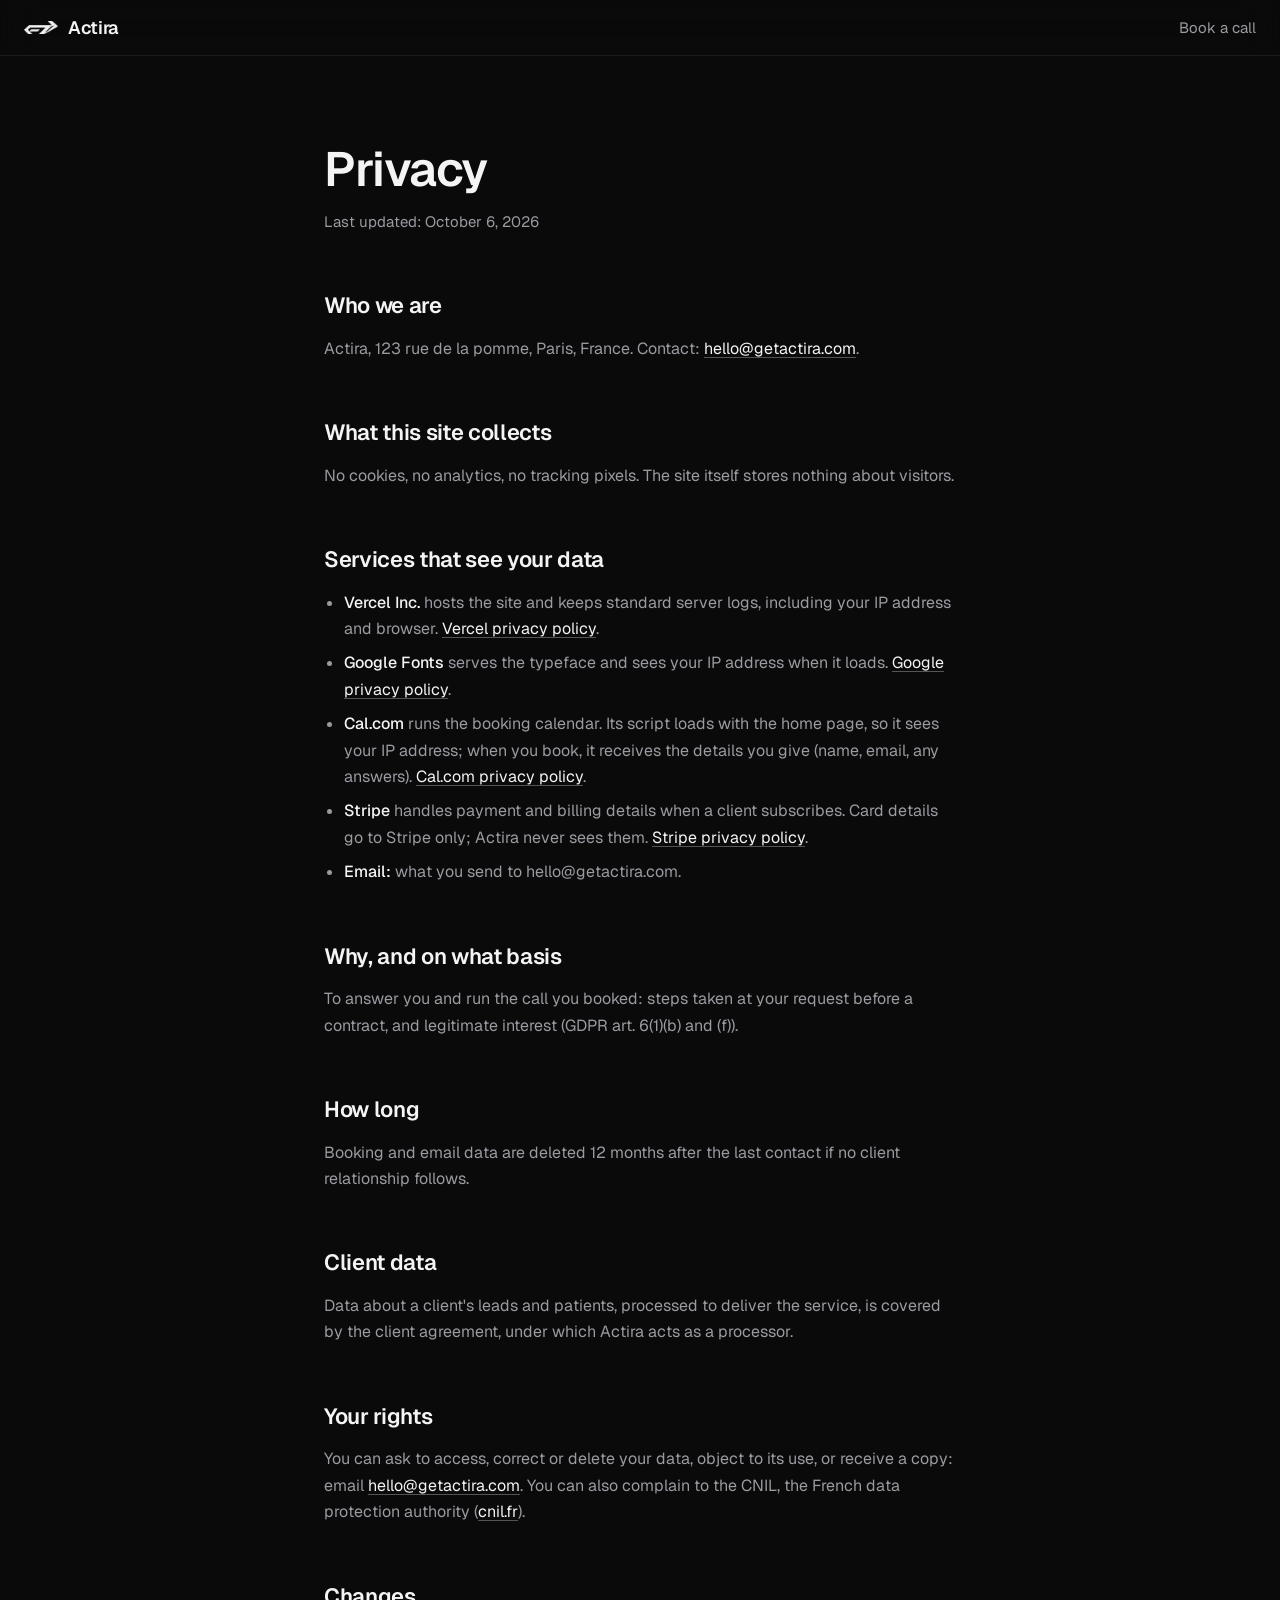
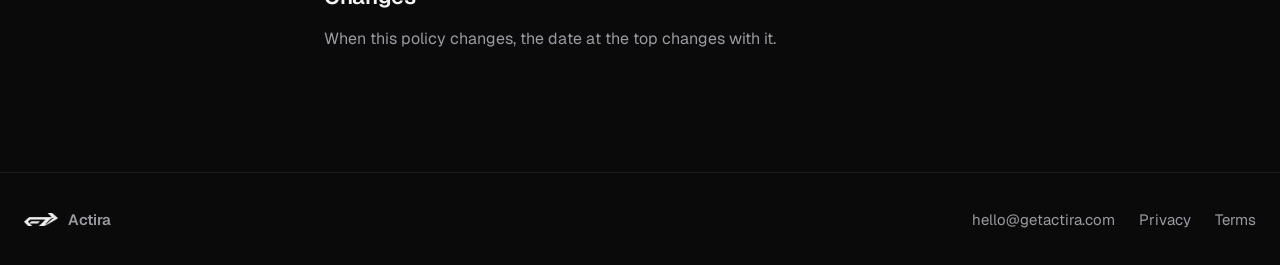
==== privacy.html @ 50718694 "Switch booking to a Cal.com pop-up and add privacy and terms pages All four CTAs open the getactira/" ====
<!doctype html>
<html lang="en">
<head>
  <meta charset="utf-8">
  <meta name="viewport" content="width=device-width, initial-scale=1">
  <title>Privacy — Actira</title>
  <meta name="description" content="How getactira.com handles visitor data: no cookies, no analytics, and the outside services that see your data.">
  <meta name="theme-color" content="#0a0a0b">
  <link rel="icon" href="/favicon.png" type="image/png">
  <link rel="canonical" href="https://getactira.com/privacy">
  <link rel="preconnect" href="https://fonts.googleapis.com">
  <link rel="preconnect" href="https://fonts.gstatic.com" crossorigin>
  <link rel="stylesheet" href="https://fonts.googleapis.com/css2?family=Geist:wght@400;500;600&display=swap">
  <link rel="stylesheet" href="/style.css?v=9">
</head>
<body>

<header class="nav">
  <a class="brand" href="/" aria-label="Actira home">
    <img class="brand-mark" src="/assets/mark-160.png" width="34" height="13" alt="">
    <span class="wordmark">Actira</span>
  </a>
  <a class="nav-link" href="https://cal.com/getactira/30min">Book a call</a>
</header>

<main class="legal">
  <h1>Privacy</h1>
  <p class="updated">Last updated: October 6, 2026</p>

  <h2>Who we are</h2>
  <p>Actira, 123 rue de la pomme, Paris, France. Contact: <a href="mailto:hello@getactira.com">hello@getactira.com</a>.</p>

  <h2>What this site collects</h2>
  <p>No cookies, no analytics, no tracking pixels. The site itself stores nothing about visitors.</p>

  <h2>Services that see your data</h2>
  <ul>
    <li><strong>Vercel Inc.</strong> hosts the site and keeps standard server logs, including your IP address and browser. <a href="https://vercel.com/legal/privacy-policy" rel="noopener">Vercel privacy policy</a>.</li>
    <li><strong>Google Fonts</strong> serves the typeface and sees your IP address when it loads. <a href="https://policies.google.com/privacy" rel="noopener">Google privacy policy</a>.</li>
    <li><strong>Cal.com</strong> runs the booking calendar. Its script loads with the home page, so it sees your IP address; when you book, it receives the details you give (name, email, any answers). <a href="https://cal.com/privacy" rel="noopener">Cal.com privacy policy</a>.</li>
    <li><strong>Stripe</strong> handles payment and billing details when a client subscribes. Card details go to Stripe only; Actira never sees them. <a href="https://stripe.com/privacy" rel="noopener">Stripe privacy policy</a>.</li>
    <li><strong>Email:</strong> what you send to hello@getactira.com.</li>
  </ul>

  <h2>Why, and on what basis</h2>
  <p>To answer you and run the call you booked: steps taken at your request before a contract, and legitimate interest (GDPR art. 6(1)(b) and (f)).</p>

  <h2>How long</h2>
  <p>Booking and email data are deleted 12 months after the last contact if no client relationship follows.</p>

  <h2>Client data</h2>
  <p>Data about a client's leads and patients, processed to deliver the service, is covered by the client agreement, under which Actira acts as a processor.</p>

  <h2>Your rights</h2>
  <p>You can ask to access, correct or delete your data, object to its use, or receive a copy: email <a href="mailto:hello@getactira.com">hello@getactira.com</a>. You can also complain to the CNIL, the French data protection authority (<a href="https://www.cnil.fr" rel="noopener">cnil.fr</a>).</p>

  <h2>Changes</h2>
  <p>When this policy changes, the date at the top changes with it.</p>
</main>

<footer class="footer">
  <span class="brand">
    <img class="brand-mark" src="/assets/mark-160.png" width="34" height="13" alt="">
    <span class="wordmark small">Actira</span>
  </span>
  <nav class="footer-links" aria-label="Legal">
    <a class="footer-link" href="mailto:hello@getactira.com">hello@getactira.com</a>
    <a class="footer-link" href="/privacy" aria-current="page">Privacy</a>
    <a class="footer-link" href="/terms">Terms</a>
  </nav>
</footer>
</body>
</html>
---- style.css ----
:root {
  --bg: #0a0a0b;
  --housing: #151518;
  --text: #f4f4f5;
  --dim: #9a9aa0;
  --hairline: rgba(255, 255, 255, 0.08);
  --hairline-live: rgba(255, 255, 255, 0.16);
  --silver: #c9c9ce;
  --silver-edge: inset 0 1px 0 rgba(255, 255, 255, 0.45), inset 0 -1px 0 rgba(0, 0, 0, 0.3);
  --beam: linear-gradient(90deg, transparent 0%, rgba(255, 255, 255, 0.32) 50%, transparent 100%);
  --font: "Geist", ui-sans-serif, system-ui, -apple-system, "Segoe UI", sans-serif;
  --gutter: 24px;
  --measure: 680px;
  --wide: 1120px;
  --section: 140px;
  --ease: cubic-bezier(0.16, 1, 0.3, 1);
  color-scheme: dark;
}

*,
*::before,
*::after { box-sizing: border-box; }

html {
  background: var(--bg);
  -webkit-text-size-adjust: 100%;
  scroll-behavior: smooth;
}

body {
  margin: 0;
  background: var(--bg);
  color: var(--text);
  font-family: var(--font);
  font-size: 18px;
  line-height: 1.55;
  -webkit-font-smoothing: antialiased;
  text-rendering: optimizeLegibility;
  overflow-x: clip;
}

::selection { background: var(--silver); color: #0a0a0b; }
:focus-visible { outline: 2px solid var(--silver); outline-offset: 3px; border-radius: 6px; }
a { color: inherit; text-decoration: none; }
h1, h2, p, ul, ol, figure { margin: 0; }
img { display: block; }

.col { width: 100%; max-width: var(--wide); margin-inline: auto; position: relative; }
.headline,
.lead,
.body,
.qualifier { max-width: var(--measure); }

/* ---------- Brand + nav ---------- */

.brand { display: inline-flex; align-items: center; gap: 10px; }
.brand-mark { width: 34px; height: auto; opacity: 0.95; }
.wordmark { font-weight: 600; font-size: 18px; letter-spacing: -0.02em; }
.wordmark.small { font-size: 15px; color: var(--dim); }

.nav {
  position: fixed;
  inset: 0 0 auto 0;
  height: 56px;
  display: flex;
  align-items: center;
  justify-content: space-between;
  padding: 0 var(--gutter);
  background: rgba(10, 10, 11, 0.7);
  backdrop-filter: blur(20px);
  -webkit-backdrop-filter: blur(20px);
  border-bottom: 1px solid var(--hairline);
  z-index: 10;
}

.nav-link,
.footer-link {
  font-size: 15px;
  color: var(--dim);
  min-height: 44px;
  display: inline-flex;
  align-items: center;
  transition: color 150ms var(--ease);
}
.nav-link:hover,
.footer-link:hover { color: var(--text); }

/* ---------- Type: 13 · 15 · 18 · 22 · 28 · 36 · 48 · 56 · 72 ---------- */

.display {
  font-size: clamp(44px, 5.2vw, 72px);
  font-weight: 600;
  line-height: 1.02;
  letter-spacing: -0.035em;
  text-wrap: balance;
}
.display .line { display: block; animation: settle 900ms var(--ease) both; }
.display .line:nth-child(2) { animation-delay: 90ms; color: var(--dim); }

.headline {
  font-size: clamp(32px, 4.2vw, 56px);
  font-weight: 600;
  line-height: 1.05;
  letter-spacing: -0.03em;
  text-wrap: balance;
  margin-bottom: 24px;
}

.lead {
  font-size: clamp(18px, 1.5vw, 20px);
  line-height: 1.5;
  letter-spacing: -0.01em;
  color: var(--dim);
  margin-top: 28px;
  max-width: 520px;
}

.body { color: var(--dim); max-width: 480px; }
.body + .body { margin-top: 16px; }
.body.strong { color: var(--text); font-weight: 500; }
.qualifier { font-size: 13px; line-height: 1.45; color: var(--dim); margin-top: 16px; }

/* ---------- Shared surfaces ---------- */

section { position: relative; padding: var(--section) var(--gutter); }

.band { overflow: hidden; isolation: isolate; background: var(--bg); }

.beam {
  position: absolute;
  top: 0;
  left: 0;
  right: 0;
  height: 1px;
  background: var(--beam);
  z-index: 1;
  pointer-events: none;
}

.field,
.hero-chrome {
  position: absolute;
  inset: 0;
  z-index: -1;
  background: var(--bg);
  pointer-events: none;
}
.field canvas,
.hero-chrome canvas {
  width: 100%;
  height: 100%;
  display: block;
  opacity: 0;
  transition: opacity 1200ms var(--ease);
}
.field.is-live canvas,
.hero-chrome.is-live canvas { opacity: 1; }

.glass {
  position: relative;
  background: rgba(14, 14, 16, 0.72);
  -webkit-backdrop-filter: blur(16px) saturate(120%);
  backdrop-filter: blur(16px) saturate(120%);
  border: 1px solid var(--hairline-live);
  border-radius: 20px;
}
.glass::before {
  content: "";
  position: absolute;
  top: -1px;
  left: 12%;
  right: 12%;
  height: 1px;
  background: var(--beam);
  pointer-events: none;
}

.card-head {
  display: flex;
  align-items: center;
  gap: 10px;
  padding-bottom: 16px;
  border-bottom: 1px solid var(--hairline);
  font-size: 13px;
  color: var(--dim);
}
.card-title { color: var(--text); font-weight: 500; }
.tag-short { display: none; }
.sr-only {
  position: absolute;
  width: 1px;
  height: 1px;
  padding: 0;
  margin: -1px;
  overflow: hidden;
  clip: rect(0, 0, 0, 0);
  white-space: nowrap;
  border: 0;
}
.tag {
  white-space: nowrap;
  margin-left: auto;
  font-size: 13px;
  color: var(--dim);
  padding: 2px 10px;
  border: 1px solid var(--hairline-live);
  border-radius: 999px;
}

.split {
  display: grid;
  grid-template-columns: minmax(0, 1fr) minmax(0, 1.05fr);
  gap: 80px;
  align-items: center;
}
.split-top { align-items: start; }
.sticky { position: sticky; top: 120px; }

/* ---------- Liquid chrome button ---------- */

.btn-chrome {
  position: relative;
  display: inline-flex;
  align-items: center;
  justify-content: center;
  min-height: 54px;
  padding: 0 30px;
  border-radius: 999px;
  overflow: hidden;
  isolation: isolate;
  border: 1px solid #1f1f23;
  box-shadow: var(--silver-edge);
  transition: transform 90ms ease-out;
  -webkit-tap-highlight-color: transparent;
}
.btn-chrome:active { transform: scale(0.97); }

.btn-chrome-fx {
  position: absolute;
  inset: 0;
  z-index: -1;
  background:
    repeating-linear-gradient(90deg, rgba(255, 255, 255, 0.04) 0 1px, transparent 1px 3px),
    var(--silver);
}
.btn-chrome-fx canvas {
  position: absolute;
  inset: 0;
  width: 100%;
  height: 100%;
  display: block;
}
.btn-chrome-fx::after {
  content: "";
  position: absolute;
  inset: 0;
  border-radius: inherit;
  box-shadow: var(--silver-edge);
  pointer-events: none;
}

.btn-chrome-label {
  position: relative;
  color: #0a0a0b;
  font-size: 15px;
  font-weight: 600;
  letter-spacing: -0.01em;
  white-space: nowrap;
}

/* ---------- Hero ---------- */

.hero {
  min-height: 100svh;
  display: flex;
  align-items: center;
  padding-top: calc(56px + 56px);
  padding-bottom: 88px;
  overflow: hidden;
  isolation: isolate;
}

.hero-chrome {
  z-index: -2;
  -webkit-mask-image: radial-gradient(75% 95% at 82% 42%, #000 0%, rgba(0, 0, 0, 0.55) 45%, transparent 78%);
  mask-image: radial-gradient(75% 95% at 82% 42%, #000 0%, rgba(0, 0, 0, 0.55) 45%, transparent 78%);
}
.hero-chrome canvas { transition-duration: 1600ms; }

.hero-mark {
  position: absolute;
  z-index: -1;
  right: -8vw;
  top: 50%;
  width: min(62vw, 980px);
  aspect-ratio: 800 / 315;
  transform: translateY(-50%);
  background: #1a1a1d;
  -webkit-mask: url("/assets/mark-800.png") center / contain no-repeat;
  mask: url("/assets/mark-800.png") center / contain no-repeat;
  opacity: 0.22;
  pointer-events: none;
}
.hero-mark canvas { width: 100%; height: 100%; display: block; }

.hero-inner {
  width: 100%;
  max-width: 1200px;
  margin-inline: auto;
  display: grid;
  grid-template-columns: minmax(0, 1.15fr) minmax(0, 0.85fr);
  gap: 64px;
  align-items: center;
}

.actions { margin-top: 40px; }

/* ---------- Live demo ---------- */

.demo { padding: 20px 22px 8px; }

.demo-pulse {
  width: 7px;
  height: 7px;
  border-radius: 50%;
  background: var(--silver);
  animation: pulse 2s ease-in-out infinite;
}

.demo-feed { list-style: none; padding: 0; position: relative; }
.demo-feed::before {
  content: "";
  position: absolute;
  left: 5px;
  top: 26px;
  bottom: 28px;
  width: 1px;
  background: var(--hairline-live);
}

.demo-row {
  position: relative;
  display: grid;
  grid-template-columns: 11px minmax(0, 1fr) auto;
  gap: 16px;
  align-items: start;
  padding: 16px 0;
}
.demo-row + .demo-row { border-top: 1px solid var(--hairline); }

.demo-node {
  width: 11px;
  height: 11px;
  margin-top: 5px;
  border-radius: 50%;
  background: var(--silver);
  box-shadow: var(--silver-edge);
  position: relative;
  z-index: 1;
}
.demo-body { display: grid; gap: 4px; min-width: 0; }
.demo-title { font-size: 15px; font-weight: 500; color: var(--text); letter-spacing: -0.01em; }
.demo-meta { font-size: 13px; color: var(--dim); }
.demo-time {
  font-size: 13px;
  color: var(--dim);
  font-variant-numeric: tabular-nums;
  white-space: nowrap;
  padding-top: 1px;
}
.demo-bubble {
  margin-top: 6px;
  font-size: 13px;
  line-height: 1.5;
  color: var(--text);
  background: #1b1b1f;
  border: 1px solid var(--hairline);
  border-radius: 14px 14px 14px 4px;
  padding: 10px 12px;
}

.demo.is-playing .demo-row {
  opacity: 0;
  transform: translateY(8px);
  transition: opacity 500ms var(--ease), transform 700ms var(--ease);
}
.demo.is-playing .demo-row .demo-node {
  background: #2a2a2e;
  box-shadow: none;
  transition: background 500ms var(--ease) 150ms;
}
.demo.is-playing .demo-row.on { opacity: 1; transform: none; }
.demo.is-playing .demo-row.on .demo-node { background: var(--silver); box-shadow: var(--silver-edge); }
.demo.is-resetting .demo-row.on { opacity: 0; transition-duration: 400ms; }

/* ---------- Problem: temperature ---------- */

.field-problem {
  -webkit-mask-image: radial-gradient(85% 120% at 8% 70%, #000 0%, rgba(0, 0, 0, 0.6) 40%, transparent 78%);
  mask-image: radial-gradient(85% 120% at 8% 70%, #000 0%, rgba(0, 0, 0, 0.6) 40%, transparent 78%);
}

.section-head {
  display: grid;
  grid-template-columns: minmax(0, 1fr) minmax(0, 0.8fr);
  gap: 80px;
  align-items: end;
  margin-bottom: 56px;
}
.section-head .headline { margin-bottom: 0; }
.section-head > :last-child { justify-self: end; }

.temp { padding: 22px 28px 24px; }

.temp-chart {
  --pad: 88px;
  position: relative;
  display: grid;
  grid-template-columns: repeat(3, minmax(0, 1fr));
  height: 400px;
  padding-top: var(--pad);
  border-bottom: 1px solid var(--hairline-live);
}

/* bar heights are the study's ratios at true scale: 1, 1/7, 1/60 */
.temp-col {
  position: relative;
  display: flex;
  flex-direction: column;
  justify-content: flex-end;
  align-items: center;
  height: 100%;
}
.temp-bar {
  position: relative;
  width: min(56%, 200px);
  height: max(var(--h), 4px);
  border-radius: 14px 14px 0 0;
  overflow: hidden;
  transform-origin: bottom;
  transition: transform 1100ms var(--ease);
}
.temp-value {
  position: absolute;
  left: 0;
  right: 0;
  bottom: calc(var(--h) + 16px);
  display: grid;
  justify-items: center;
  gap: 4px;
  text-align: center;
  transition: opacity 700ms var(--ease);
}
.temp-num {
  font-size: 36px;
  font-weight: 600;
  line-height: 1;
  letter-spacing: -0.03em;
  font-variant-numeric: tabular-nums;
}
.temp-unit { font-size: 13px; color: var(--dim); }

.temp-hot .temp-bar { background: #e4e4e7; }
.temp-warm .temp-bar { background: #5f5f65; }
.temp-warm .temp-num { color: #c2c2c7; }
.temp-cold .temp-bar { background: #2a2a2f; }
.temp-cold .temp-num { color: var(--dim); }

.temp-curve {
  position: absolute;
  left: 0;
  top: var(--pad);
  width: 100%;
  height: calc(100% - var(--pad));
  overflow: visible;
  pointer-events: none;
  z-index: 2;
  clip-path: inset(-4px 0 -4px 0);
  transition: clip-path 1500ms var(--ease) 1300ms;
}
.temp-curve path {
  fill: none;
  stroke: rgba(255, 255, 255, 0.5);
  stroke-width: 1.25;
  stroke-linecap: round;
}

.js .temp:not(.in) .temp-bar { transform: scaleY(0); }
.js .temp:not(.in) .temp-value { opacity: 0; }
.js .temp:not(.in) .temp-curve { clip-path: inset(-4px 100% -4px 0); }
.temp-hot .temp-bar { transition-delay: 200ms; }
.temp-warm .temp-bar { transition-delay: 650ms; }
.temp-cold .temp-bar { transition-delay: 1000ms; }
.temp-hot .temp-value { transition-delay: 700ms; }
.temp-warm .temp-value { transition-delay: 1150ms; }
.temp-cold .temp-value { transition-delay: 1500ms; }

.temp-axis {
  display: grid;
  grid-template-columns: repeat(3, minmax(0, 1fr));
  margin-top: 16px;
  text-align: center;
}
.temp-axis > div { display: grid; gap: 4px; }
.temp-stage { font-size: 15px; font-weight: 600; color: var(--text); letter-spacing: -0.01em; }
.temp-time { font-size: 13px; color: var(--dim); }

.temp-source {
  margin-top: 24px;
  padding-top: 16px;
  border-top: 1px solid var(--hairline);
  font-size: 13px;
  line-height: 1.5;
  color: var(--dim);
}
.temp-source a {
  color: var(--text);
  text-decoration: underline;
  text-decoration-color: rgba(255, 255, 255, 0.3);
  text-underline-offset: 3px;
  transition: text-decoration-color 150ms var(--ease);
}
.temp-source a:hover { text-decoration-color: var(--text); }

/* ---------- Flow ---------- */

.field-flow {
  -webkit-mask-image: radial-gradient(70% 70% at 50% 78%, #000 0%, rgba(0, 0, 0, 0.45) 50%, transparent 85%);
  mask-image: radial-gradient(70% 70% at 50% 78%, #000 0%, rgba(0, 0, 0, 0.45) 50%, transparent 85%);
}

.instrument { padding: 44px 40px 40px; }

.rail {
  list-style: none;
  padding: 0;
  display: grid;
  grid-template-columns: repeat(6, 1fr);
  position: relative;
  overflow: hidden;
}
.rail::before {
  content: "";
  position: absolute;
  left: 0;
  right: 0;
  top: 6px;
  height: 1px;
  background: var(--hairline-live);
  transform-origin: left;
  transition: transform 1400ms var(--ease);
}
.rail::after {
  content: "";
  position: absolute;
  top: 6px;
  left: 0;
  width: 18%;
  height: 1px;
  background: var(--beam);
  animation: travel 4s linear infinite;
}
.js .instrument:not(.in) .rail::before { transform: scaleX(0); }

.rail li { position: relative; padding-top: 32px; padding-right: 16px; }
.node {
  position: absolute;
  top: 0;
  left: 0;
  width: 13px;
  height: 13px;
  border-radius: 50%;
  background: var(--silver);
  box-shadow: var(--silver-edge);
  z-index: 1;
  transition: background 500ms var(--ease), box-shadow 500ms var(--ease);
  transition-delay: calc(var(--i, 0) * 180ms + 200ms);
}
.js .instrument:not(.in) .node { background: #2a2a2e; box-shadow: none; }

.step {
  display: block;
  font-size: 18px;
  font-weight: 500;
  letter-spacing: -0.015em;
  line-height: 1.3;
  color: var(--text);
}
.sub { display: block; font-size: 13px; color: var(--dim); margin-top: 6px; }
.rail li:last-child .step { font-weight: 600; }

/* ---------- Included ---------- */

.field-included {
  -webkit-mask-image: radial-gradient(80% 110% at 22% 100%, #000 0%, rgba(0, 0, 0, 0.6) 40%, transparent 78%);
  mask-image: radial-gradient(80% 110% at 22% 100%, #000 0%, rgba(0, 0, 0, 0.6) 40%, transparent 78%);
}

.features {
  list-style: none;
  padding: 8px 28px;
}
.features li {
  display: grid;
  grid-template-columns: 44px minmax(0, 1fr);
  gap: 18px;
  align-items: center;
  padding: 20px 0;
}
.features li + li { border-top: 1px solid var(--hairline); }
.feature-icon {
  width: 44px;
  height: 44px;
  display: grid;
  place-items: center;
  border-radius: 12px;
  background: #1a1a1e;
  border: 1px solid var(--hairline-live);
  box-shadow: inset 0 1px 0 rgba(255, 255, 255, 0.06);
}
.ico {
  width: 20px;
  height: 20px;
  fill: none;
  stroke: var(--text);
  stroke-width: 1.5;
  stroke-linecap: round;
  stroke-linejoin: round;
}
.features li > div { display: grid; gap: 3px; }
.feature-title { font-size: 18px; font-weight: 500; color: var(--text); letter-spacing: -0.015em; }
.feature-meta { font-size: 15px; color: var(--dim); line-height: 1.45; }

/* ---------- Pricing ---------- */

.field-pricing {
  -webkit-mask-image: radial-gradient(70% 100% at 88% 30%, #000 0%, rgba(0, 0, 0, 0.5) 45%, transparent 80%);
  mask-image: radial-gradient(70% 100% at 88% 30%, #000 0%, rgba(0, 0, 0, 0.5) 45%, transparent 80%);
}

.plan { padding: 22px 28px 28px; }

.plan-body {
  display: grid;
  grid-template-columns: minmax(0, 1fr) auto;
  gap: 40px 64px;
  align-items: end;
  padding-top: 32px;
}

/* flat like the temperature chart: type and tone only, no material */
.plan-price {
  display: flex;
  flex-wrap: wrap;
  align-items: baseline;
  gap: 4px 16px;
  margin-bottom: 20px;
}
.plan-was {
  font-size: 28px;
  font-weight: 500;
  letter-spacing: -0.02em;
  color: var(--dim);
  text-decoration-thickness: 2px;
  font-variant-numeric: tabular-nums;
}
.plan-now {
  font-size: clamp(56px, 6vw, 80px);
  font-weight: 600;
  line-height: 1;
  letter-spacing: -0.04em;
  font-variant-numeric: tabular-nums;
}
.plan-new { display: inline-flex; align-items: baseline; gap: 6px; white-space: nowrap; }
.plan-per { font-size: 18px; color: var(--dim); }
.plan-line { font-size: 15px; line-height: 1.5; color: var(--dim); }
.plan-line:first-of-type { color: var(--text); font-weight: 500; }
.plan-line + .plan-line { margin-top: 4px; }

.plan-actions { display: flex; flex-direction: column; gap: 12px; }

.btn-line {
  display: inline-flex;
  align-items: center;
  justify-content: center;
  min-height: 54px;
  padding: 0 30px;
  border-radius: 999px;
  border: 1px solid rgba(255, 255, 255, 0.4);
  color: var(--text);
  font-size: 15px;
  font-weight: 600;
  letter-spacing: -0.01em;
  white-space: nowrap;
  transition: border-color 150ms var(--ease), background-color 150ms var(--ease);
}
.btn-line:hover { border-color: var(--text); background: rgba(255, 255, 255, 0.05); }

/* ---------- Close ---------- */

.field-close {
  -webkit-mask-image: radial-gradient(60% 75% at 72% 60%, #000 0%, rgba(0, 0, 0, 0.45) 50%, transparent 85%);
  mask-image: radial-gradient(60% 75% at 72% 60%, #000 0%, rgba(0, 0, 0, 0.45) 50%, transparent 85%);
}
.close-mark {
  position: absolute;
  left: 50%;
  top: 50%;
  z-index: 0;
  width: clamp(520px, 70vw, 1100px);
  height: auto;
  transform: translate(-50%, -50%);
  opacity: 0.035;
  pointer-events: none;
}
.close-inner { z-index: 1; }
.close .body { max-width: 560px; }
.close .btn-chrome { margin-top: 44px; }

/* ---------- Footer ---------- */

.footer {
  display: flex;
  align-items: center;
  justify-content: space-between;
  padding: 24px var(--gutter);
  border-top: 1px solid var(--hairline);
}
.footer-links { display: flex; flex-wrap: wrap; column-gap: 24px; }

/* ---------- Legal pages ---------- */

.legal {
  max-width: var(--measure);
  margin-inline: auto;
  padding: calc(56px + 88px) var(--gutter) 120px;
}
.legal h1 {
  font-size: clamp(36px, 4.2vw, 48px);
  font-weight: 600;
  line-height: 1.05;
  letter-spacing: -0.03em;
}
.legal .updated { font-size: 15px; color: var(--dim); margin-top: 16px; }
.legal h2 {
  font-size: 22px;
  font-weight: 600;
  letter-spacing: -0.015em;
  line-height: 1.3;
  margin: 56px 0 16px;
}
.legal p,
.legal li { font-size: 16px; line-height: 1.65; color: var(--dim); }
.legal p + p { margin-top: 12px; }
.legal ul { padding-left: 20px; margin: 12px 0 0; }
.legal li + li { margin-top: 8px; }
.legal strong { color: var(--text); font-weight: 500; }
.legal a {
  color: var(--text);
  text-decoration: underline;
  text-decoration-color: rgba(255, 255, 255, 0.3);
  text-underline-offset: 3px;
  transition: text-decoration-color 150ms var(--ease);
}
.legal a:hover { text-decoration-color: var(--text); }

/* ---------- Reveals ---------- */

.js [data-reveal] {
  transition: opacity 800ms var(--ease), transform 900ms var(--ease);
  transition-delay: calc(var(--i, 0) * 70ms);
}
.js [data-reveal]:not(.in) { opacity: 0; transform: translateY(16px); }

/* ---------- Motion ---------- */

@keyframes settle { from { transform: translateY(14px); } to { transform: translateY(0); } }
@keyframes travel { from { left: -18%; } to { left: 100%; } }
@keyframes pulse { 0%, 100% { opacity: 1; } 50% { opacity: 0.35; } }

@media (prefers-reduced-motion: reduce) {
  .display .line, .demo-pulse, .rail::after { animation: none; }
  .rail::after { display: none; }
  .temp-bar, .temp-value, .temp-curve { transition: none; }
  html { scroll-behavior: auto; }
}

/* ---------- Responsive ---------- */

@media (max-width: 1024px) {
  .hero-inner { grid-template-columns: 1fr; gap: 56px; max-width: 680px; }
  .hero { min-height: auto; padding-top: calc(56px + 88px); }
  .hero-chrome {
    -webkit-mask-image: radial-gradient(120% 60% at 70% 80%, #000 0%, rgba(0, 0, 0, 0.5) 45%, transparent 80%);
    mask-image: radial-gradient(120% 60% at 70% 80%, #000 0%, rgba(0, 0, 0, 0.5) 45%, transparent 80%);
  }
  .hero-mark { top: 18%; right: -30vw; width: 110vw; transform: none; opacity: 0.16; }

  .split { grid-template-columns: 1fr; gap: 48px; }
  .split > * { max-width: 680px; }
  .sticky { position: static; }
  .section-head { grid-template-columns: 1fr; gap: 20px; }
  .section-head > :last-child { justify-self: start; }
  .field-problem { -webkit-mask-image: radial-gradient(110% 55% at 20% 85%, #000 0%, rgba(0, 0, 0, 0.5) 45%, transparent 80%); mask-image: radial-gradient(110% 55% at 20% 85%, #000 0%, rgba(0, 0, 0, 0.5) 45%, transparent 80%); }
  .plan-body { grid-template-columns: 1fr; align-items: start; }
  .plan-actions { flex-direction: row; flex-wrap: wrap; }
  .field-included { -webkit-mask-image: radial-gradient(110% 55% at 30% 95%, #000 0%, rgba(0, 0, 0, 0.5) 45%, transparent 80%); mask-image: radial-gradient(110% 55% at 30% 95%, #000 0%, rgba(0, 0, 0, 0.5) 45%, transparent 80%); }
}

@media (max-width: 900px) {
  .rail { grid-template-columns: repeat(3, 1fr); row-gap: 40px; }
  .rail::before, .rail::after { display: none; }
  .rail li::before {
    content: "";
    position: absolute;
    left: 0;
    right: 16px;
    top: 6px;
    height: 1px;
    background: var(--hairline-live);
  }
}

@media (max-width: 640px) {
  :root { --section: 88px; }
  .hero { padding-top: calc(56px + 48px); padding-bottom: 64px; }
  .display { font-size: clamp(40px, 11.5vw, 56px); }
  .headline { font-size: 32px; }
  .lead { font-size: 18px; margin-top: 24px; }
  .actions { margin-top: 32px; }
  .btn-chrome { width: 100%; }

  /* blur over a moving shader is the most expensive thing on a phone */
  .glass { -webkit-backdrop-filter: none; backdrop-filter: none; background: rgba(14, 14, 16, 0.9); }

  .demo { padding: 16px 16px 4px; }
  .demo-row { gap: 12px; }
  .tag-long { display: none; }
  .tag-short { display: inline; }
  .temp { padding: 18px 16px 18px; }
  .temp-chart { --pad: 72px; height: 320px; }
  .temp-bar { width: 62%; }
  .temp-num { font-size: 28px; }
  .temp-stage { font-size: 15px; }
  .temp-time { font-size: 13px; padding-inline: 4px; }
  .instrument { padding: 24px 20px; }
  .rail { grid-template-columns: 1fr; row-gap: 0; }
  .rail li { padding: 16px 0 16px 30px; border-bottom: 1px solid var(--hairline); }
  .rail li:last-child { border-bottom: 0; }
  .rail li::before { display: none; }
  .node { top: 22px; }
  .features { padding: 4px 18px; }
  .features li { grid-template-columns: 40px minmax(0, 1fr); gap: 14px; align-items: start; }
  .feature-icon { width: 40px; height: 40px; }
  .plan { padding: 18px 18px 20px; }
  .plan-body { gap: 28px; padding-top: 24px; }
  .plan-was { font-size: 22px; }
  .plan-per { font-size: 15px; }
  .plan-actions { flex-direction: column; }
  .btn-line { width: 100%; }
  .close-mark { width: 140vw; }
  .footer { flex-direction: column; align-items: flex-start; gap: 12px; }
  .legal { padding-top: calc(56px + 56px); padding-bottom: 88px; }
}
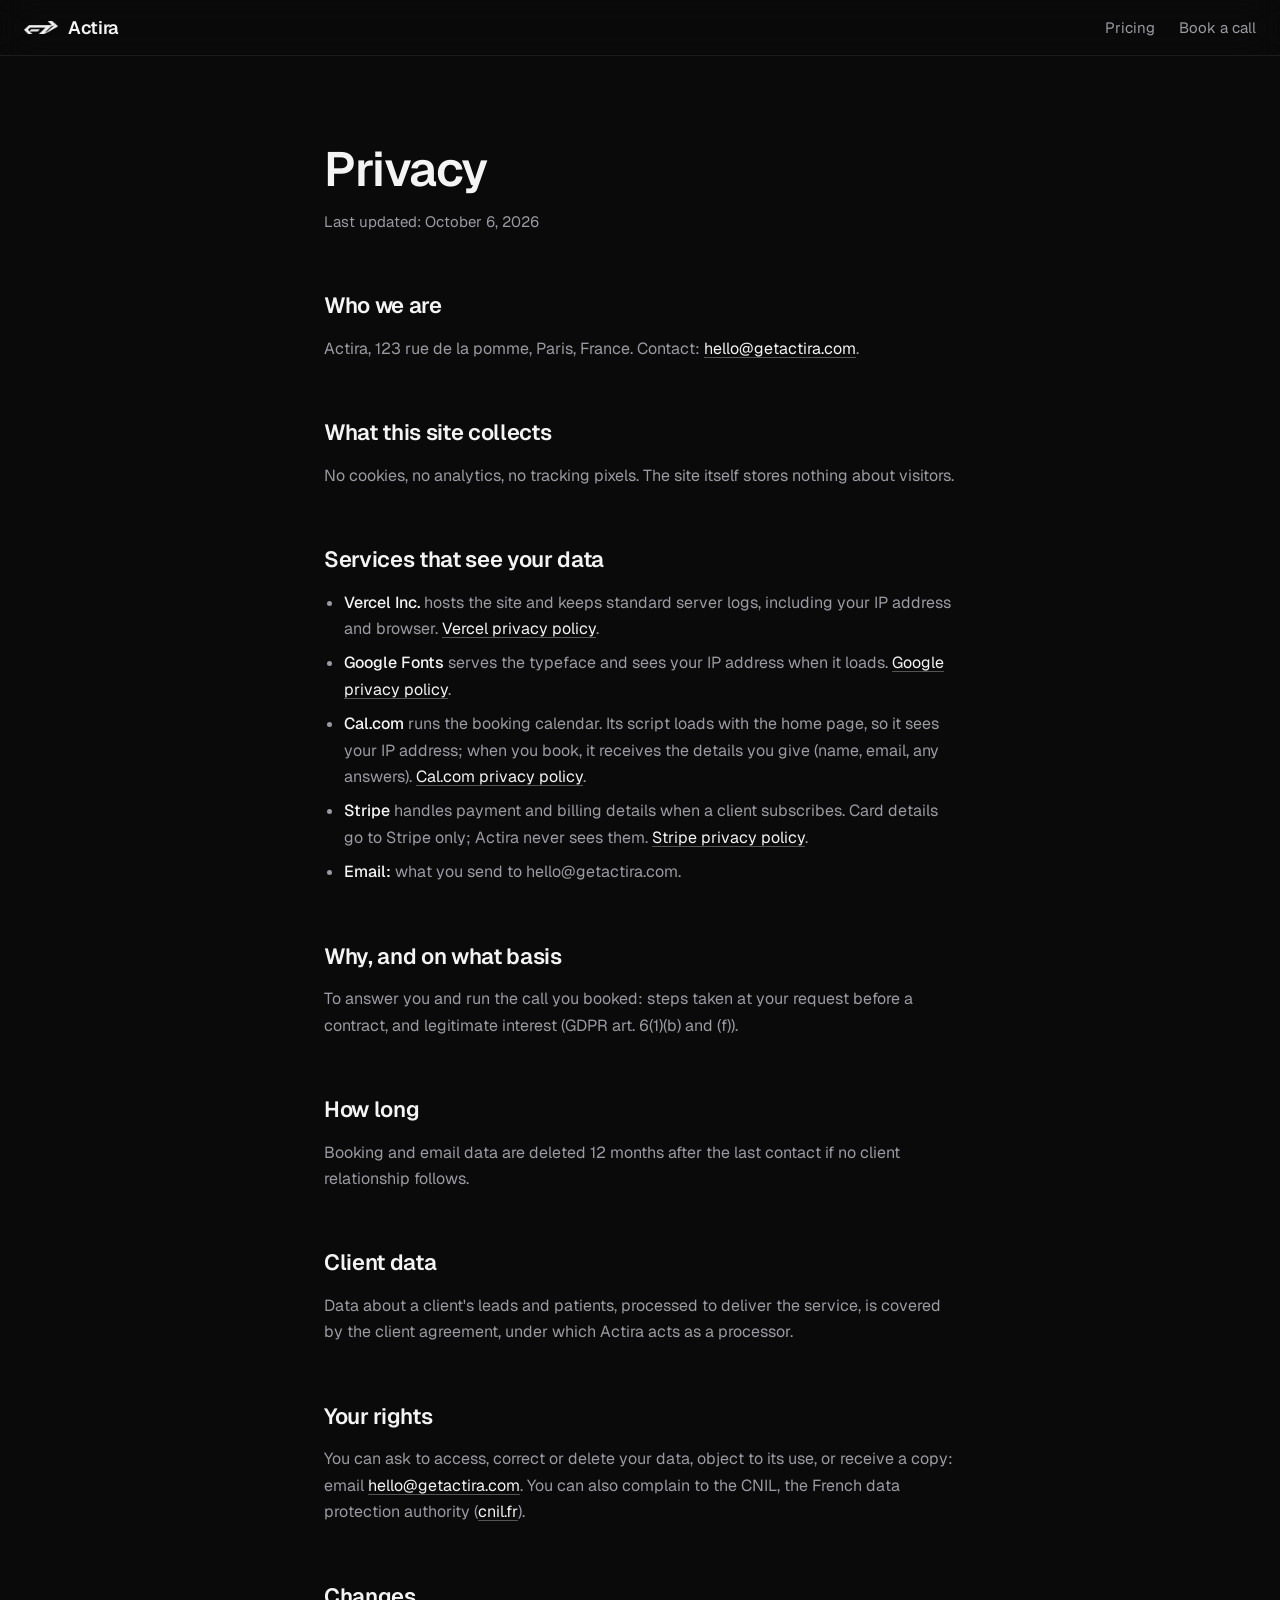
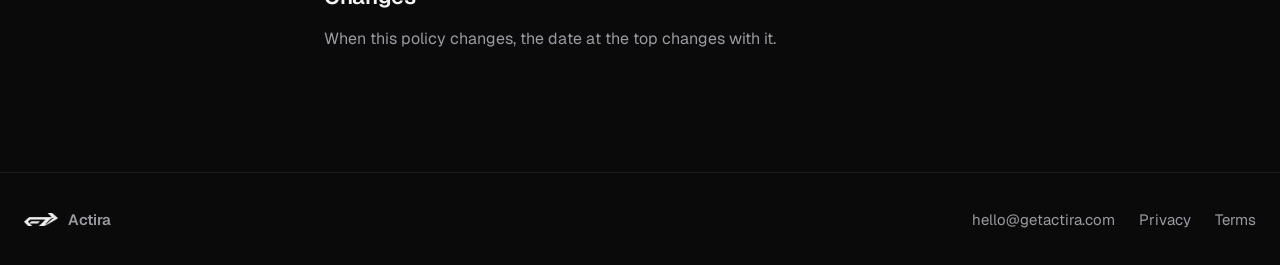
==== commit ad308ec5: "Surface the price earlier and calm the motion From the UI/UX audit: - A Pricing link in the nav on a" ====
--- a/privacy.html
+++ b/privacy.html
@@ -11,7 +11,7 @@
   <link rel="preconnect" href="https://fonts.googleapis.com">
   <link rel="preconnect" href="https://fonts.gstatic.com" crossorigin>
   <link rel="stylesheet" href="https://fonts.googleapis.com/css2?family=Geist:wght@400;500;600&display=swap">
-  <link rel="stylesheet" href="/style.css?v=9">
+  <link rel="stylesheet" href="/style.css?v=10">
 </head>
 <body>
 
@@ -20,7 +20,10 @@
     <img class="brand-mark" src="/assets/mark-160.png" width="34" height="13" alt="">
     <span class="wordmark">Actira</span>
   </a>
-  <a class="nav-link" href="https://cal.com/getactira/30min">Book a call</a>
+  <nav class="nav-links" aria-label="Main">
+    <a class="nav-link" href="/#pricing">Pricing</a>
+    <a class="nav-link" href="https://cal.com/getactira/30min">Book a call</a>
+  </nav>
 </header>
 
 <main class="legal">
--- a/style.css
+++ b/style.css
@@ -73,6 +73,8 @@
   z-index: 10;
 }
 
+.nav-links { display: flex; align-items: center; gap: 24px; }
+
 .nav-link,
 .footer-link {
   font-size: 15px;
@@ -319,6 +321,28 @@
 
 .demo { padding: 20px 22px 8px; }
 
+.demo:focus { outline: none; }
+.demo:focus-visible { outline: 2px solid var(--silver); outline-offset: 3px; border-radius: 20px; }
+
+.demo-replay {
+  display: inline-flex;
+  align-items: center;
+  min-height: 44px;
+  margin: -12px -6px -12px 0;
+  padding: 0 6px;
+  border: 0;
+  background: none;
+  font: inherit;
+  font-size: 13px;
+  color: var(--text);
+  text-decoration: underline;
+  text-decoration-color: rgba(255, 255, 255, 0.3);
+  text-underline-offset: 3px;
+  cursor: pointer;
+}
+.demo-replay:hover { text-decoration-color: var(--text); }
+.demo-replay[hidden] { display: none; }
+
 .demo-pulse {
   width: 7px;
   height: 7px;
@@ -391,7 +415,7 @@
 }
 .demo.is-playing .demo-row.on { opacity: 1; transform: none; }
 .demo.is-playing .demo-row.on .demo-node { background: var(--silver); box-shadow: var(--silver-edge); }
-.demo.is-resetting .demo-row.on { opacity: 0; transition-duration: 400ms; }
+.demo.is-done .demo-pulse { animation: none; }
 
 /* ---------- Problem: temperature ---------- */
 
@@ -678,6 +702,23 @@
 .plan-line + .plan-line { margin-top: 4px; }
 
 .plan-actions { display: flex; flex-direction: column; gap: 12px; }
+
+.plan-foot {
+  display: grid;
+  gap: 6px;
+  margin-top: 28px;
+  padding-top: 18px;
+  border-top: 1px solid var(--hairline);
+}
+.plan-next { font-size: 15px; line-height: 1.5; color: var(--text); }
+.plan-fine { font-size: 15px; line-height: 1.5; color: var(--dim); }
+.plan-fine a {
+  color: var(--text);
+  text-decoration: underline;
+  text-decoration-color: rgba(255, 255, 255, 0.3);
+  text-underline-offset: 3px;
+}
+.plan-fine a:hover { text-decoration-color: var(--text); }
 
 .btn-line {
   display: inline-flex;
@@ -766,11 +807,12 @@
 
 /* ---------- Reveals ---------- */
 
+/* short on purpose: a fast thumb-scroll on a phone should never pass through empty sections */
 .js [data-reveal] {
-  transition: opacity 800ms var(--ease), transform 900ms var(--ease);
-  transition-delay: calc(var(--i, 0) * 70ms);
-}
-.js [data-reveal]:not(.in) { opacity: 0; transform: translateY(16px); }
+  transition: opacity 300ms var(--ease), transform 400ms var(--ease);
+  transition-delay: calc(var(--i, 0) * 50ms);
+}
+.js [data-reveal]:not(.in) { opacity: 0; transform: translateY(8px); }
 
 /* ---------- Motion ---------- */
 
@@ -853,6 +895,8 @@
   .features li { grid-template-columns: 40px minmax(0, 1fr); gap: 14px; align-items: start; }
   .feature-icon { width: 40px; height: 40px; }
   .plan { padding: 18px 18px 20px; }
+  .plan-foot { margin-top: 24px; }
+  .nav-links { gap: 18px; }
   .plan-body { gap: 28px; padding-top: 24px; }
   .plan-was { font-size: 22px; }
   .plan-per { font-size: 15px; }
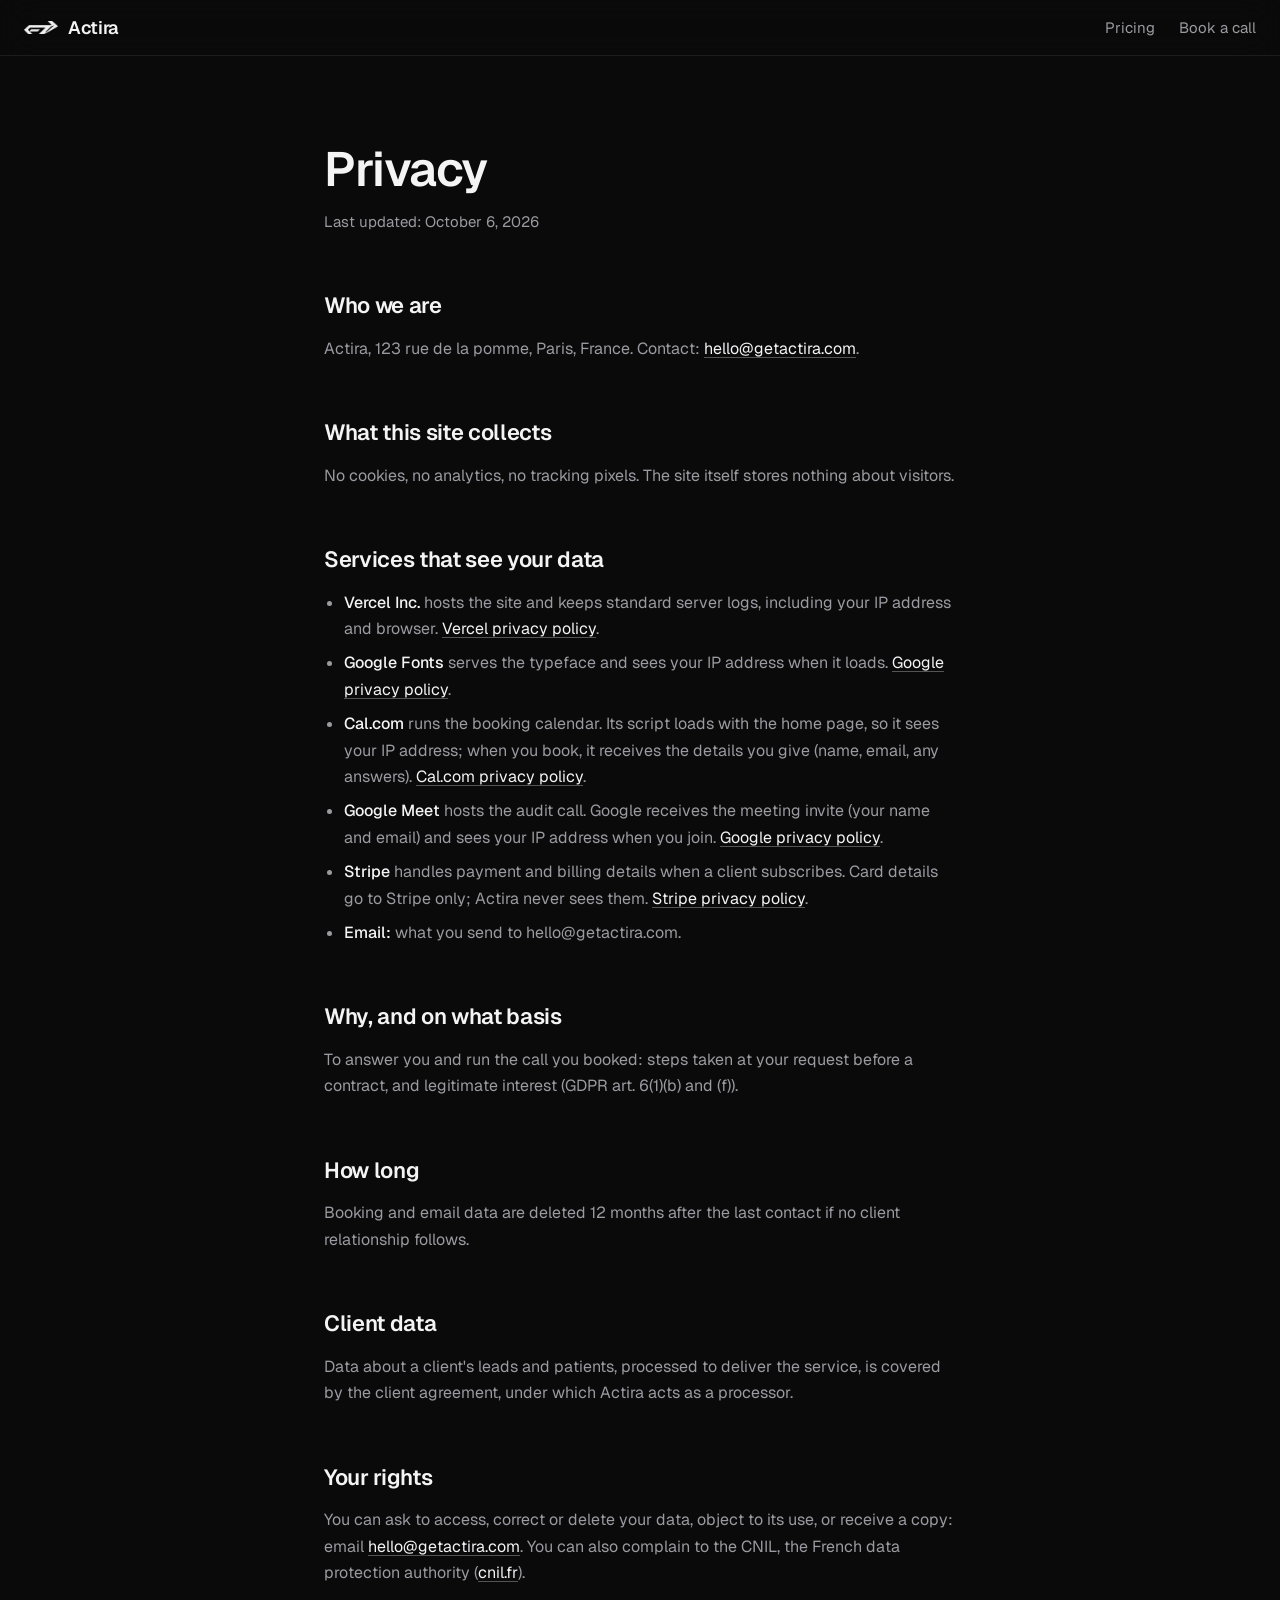
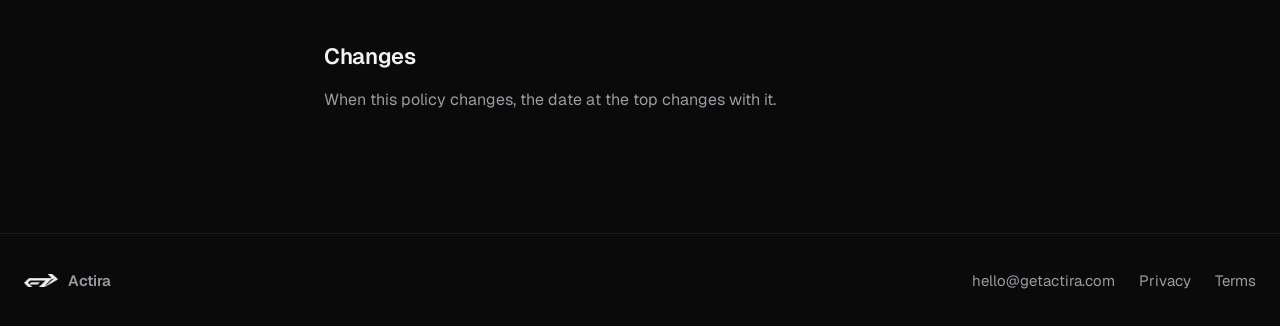
==== commit 50dca822: "Point booking at the 15-minute Cal.com event The event moved from getactira/30min (now a 404) to get" ====
--- a/privacy.html
+++ b/privacy.html
@@ -22,7 +22,7 @@
   </a>
   <nav class="nav-links" aria-label="Main">
     <a class="nav-link" href="/#pricing">Pricing</a>
-    <a class="nav-link" href="https://cal.com/getactira/30min">Book a call</a>
+    <a class="nav-link" href="https://cal.com/getactira/15">Book a call</a>
   </nav>
 </header>
 
@@ -41,6 +41,7 @@
     <li><strong>Vercel Inc.</strong> hosts the site and keeps standard server logs, including your IP address and browser. <a href="https://vercel.com/legal/privacy-policy" rel="noopener">Vercel privacy policy</a>.</li>
     <li><strong>Google Fonts</strong> serves the typeface and sees your IP address when it loads. <a href="https://policies.google.com/privacy" rel="noopener">Google privacy policy</a>.</li>
     <li><strong>Cal.com</strong> runs the booking calendar. Its script loads with the home page, so it sees your IP address; when you book, it receives the details you give (name, email, any answers). <a href="https://cal.com/privacy" rel="noopener">Cal.com privacy policy</a>.</li>
+    <li><strong>Google Meet</strong> hosts the audit call. Google receives the meeting invite (your name and email) and sees your IP address when you join. <a href="https://policies.google.com/privacy" rel="noopener">Google privacy policy</a>.</li>
     <li><strong>Stripe</strong> handles payment and billing details when a client subscribes. Card details go to Stripe only; Actira never sees them. <a href="https://stripe.com/privacy" rel="noopener">Stripe privacy policy</a>.</li>
     <li><strong>Email:</strong> what you send to hello@getactira.com.</li>
   </ul>
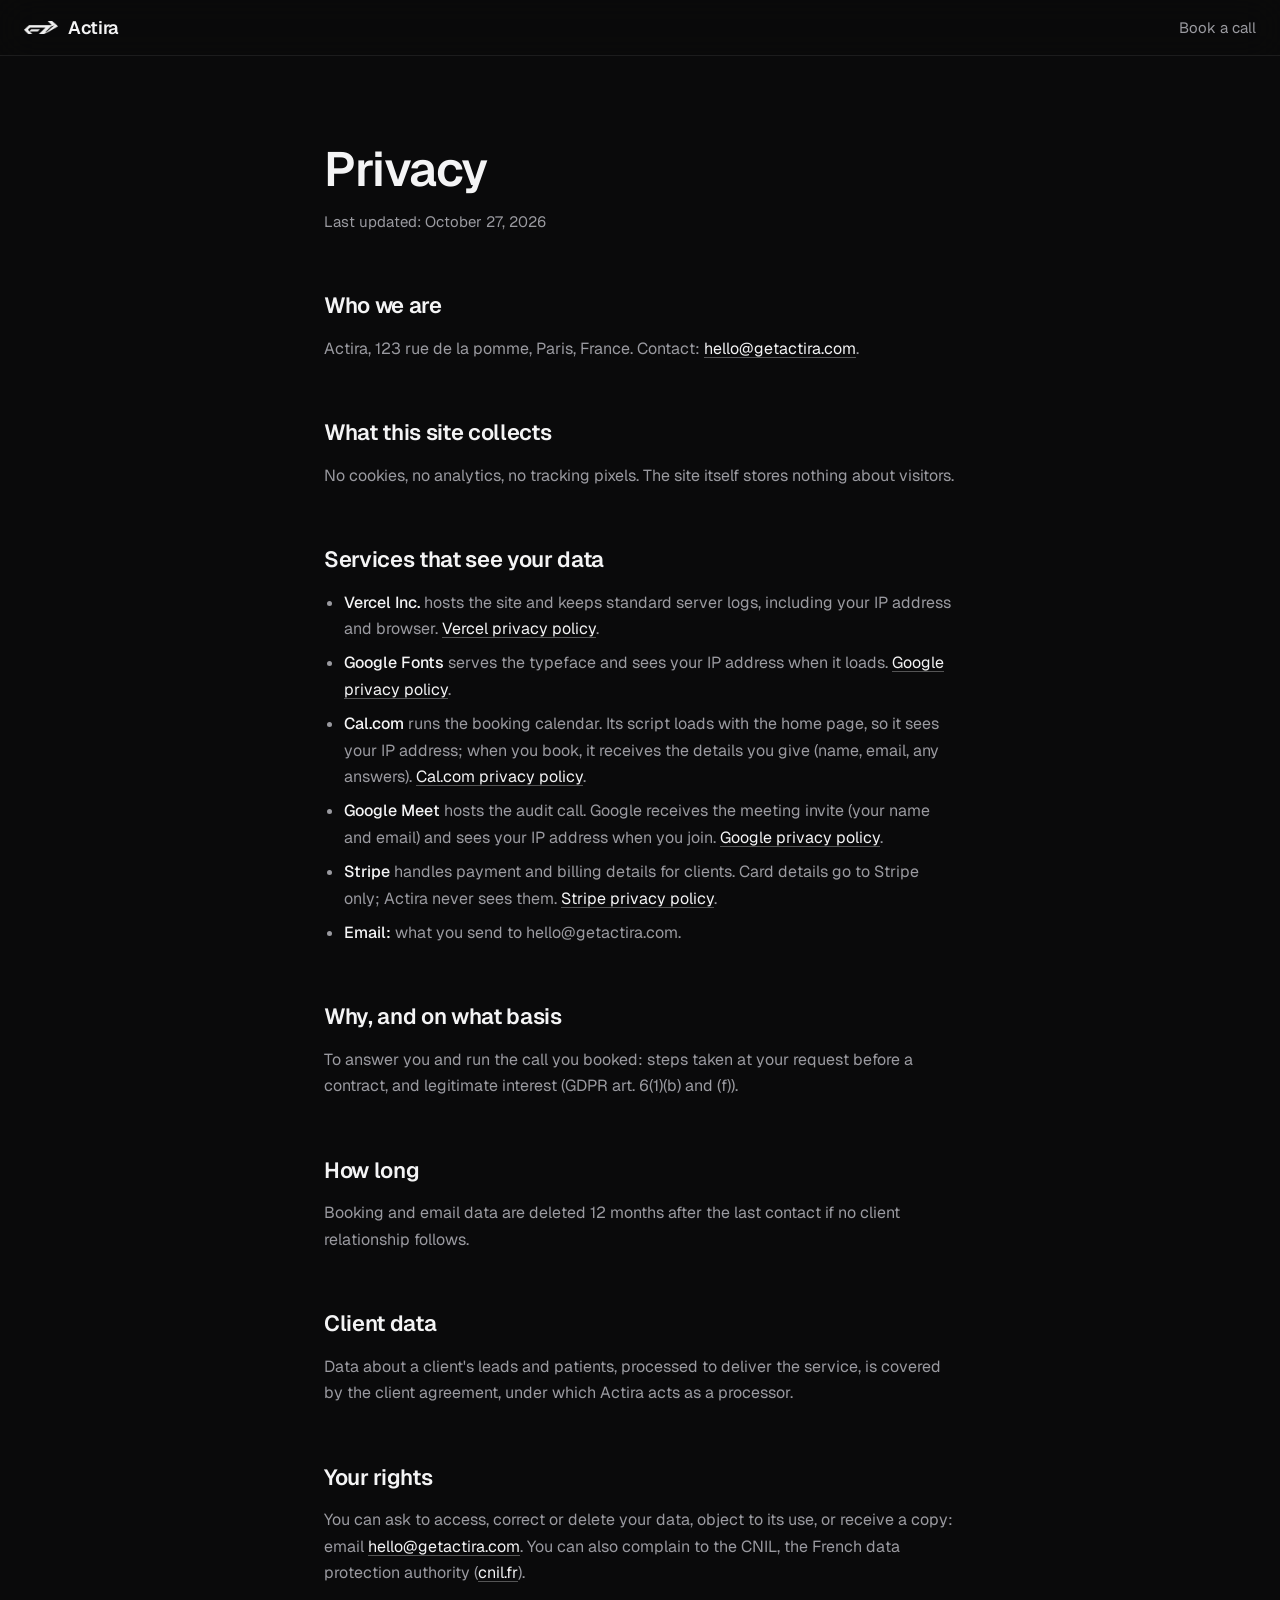
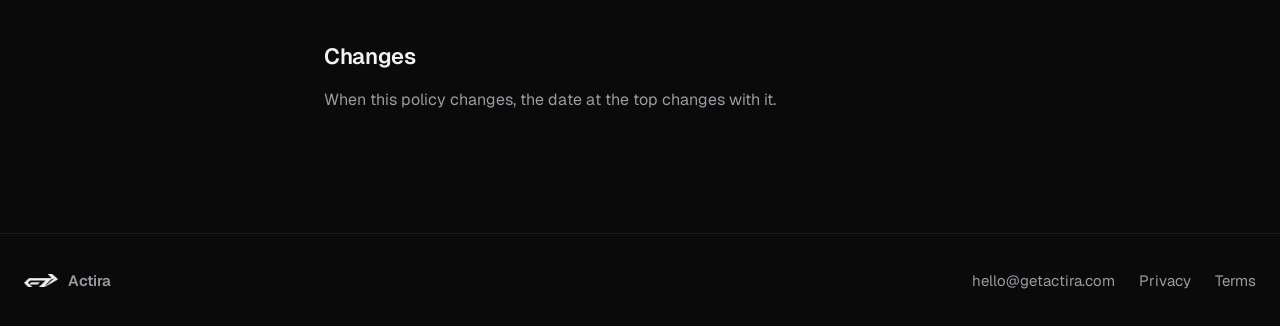
==== commit 4d0fab4c: "Take the price and the Stripe button off the site The page now has one action: book the audit call. " ====
--- a/privacy.html
+++ b/privacy.html
@@ -11,7 +11,7 @@
   <link rel="preconnect" href="https://fonts.googleapis.com">
   <link rel="preconnect" href="https://fonts.gstatic.com" crossorigin>
   <link rel="stylesheet" href="https://fonts.googleapis.com/css2?family=Geist:wght@400;500;600&display=swap">
-  <link rel="stylesheet" href="/style.css?v=10">
+  <link rel="stylesheet" href="/style.css?v=11">
 </head>
 <body>
 
@@ -21,14 +21,13 @@
     <span class="wordmark">Actira</span>
   </a>
   <nav class="nav-links" aria-label="Main">
-    <a class="nav-link" href="/#pricing">Pricing</a>
     <a class="nav-link" href="https://cal.com/getactira/15">Book a call</a>
   </nav>
 </header>
 
 <main class="legal">
   <h1>Privacy</h1>
-  <p class="updated">Last updated: October 6, 2026</p>
+  <p class="updated">Last updated: October 27, 2026</p>
 
   <h2>Who we are</h2>
   <p>Actira, 123 rue de la pomme, Paris, France. Contact: <a href="mailto:hello@getactira.com">hello@getactira.com</a>.</p>
@@ -42,7 +41,7 @@
     <li><strong>Google Fonts</strong> serves the typeface and sees your IP address when it loads. <a href="https://policies.google.com/privacy" rel="noopener">Google privacy policy</a>.</li>
     <li><strong>Cal.com</strong> runs the booking calendar. Its script loads with the home page, so it sees your IP address; when you book, it receives the details you give (name, email, any answers). <a href="https://cal.com/privacy" rel="noopener">Cal.com privacy policy</a>.</li>
     <li><strong>Google Meet</strong> hosts the audit call. Google receives the meeting invite (your name and email) and sees your IP address when you join. <a href="https://policies.google.com/privacy" rel="noopener">Google privacy policy</a>.</li>
-    <li><strong>Stripe</strong> handles payment and billing details when a client subscribes. Card details go to Stripe only; Actira never sees them. <a href="https://stripe.com/privacy" rel="noopener">Stripe privacy policy</a>.</li>
+    <li><strong>Stripe</strong> handles payment and billing details for clients. Card details go to Stripe only; Actira never sees them. <a href="https://stripe.com/privacy" rel="noopener">Stripe privacy policy</a>.</li>
     <li><strong>Email:</strong> what you send to hello@getactira.com.</li>
   </ul>
 
--- a/style.css
+++ b/style.css
@@ -655,88 +655,6 @@
 .feature-title { font-size: 18px; font-weight: 500; color: var(--text); letter-spacing: -0.015em; }
 .feature-meta { font-size: 15px; color: var(--dim); line-height: 1.45; }
 
-/* ---------- Pricing ---------- */
-
-.field-pricing {
-  -webkit-mask-image: radial-gradient(70% 100% at 88% 30%, #000 0%, rgba(0, 0, 0, 0.5) 45%, transparent 80%);
-  mask-image: radial-gradient(70% 100% at 88% 30%, #000 0%, rgba(0, 0, 0, 0.5) 45%, transparent 80%);
-}
-
-.plan { padding: 22px 28px 28px; }
-
-.plan-body {
-  display: grid;
-  grid-template-columns: minmax(0, 1fr) auto;
-  gap: 40px 64px;
-  align-items: end;
-  padding-top: 32px;
-}
-
-/* flat like the temperature chart: type and tone only, no material */
-.plan-price {
-  display: flex;
-  flex-wrap: wrap;
-  align-items: baseline;
-  gap: 4px 16px;
-  margin-bottom: 20px;
-}
-.plan-was {
-  font-size: 28px;
-  font-weight: 500;
-  letter-spacing: -0.02em;
-  color: var(--dim);
-  text-decoration-thickness: 2px;
-  font-variant-numeric: tabular-nums;
-}
-.plan-now {
-  font-size: clamp(56px, 6vw, 80px);
-  font-weight: 600;
-  line-height: 1;
-  letter-spacing: -0.04em;
-  font-variant-numeric: tabular-nums;
-}
-.plan-new { display: inline-flex; align-items: baseline; gap: 6px; white-space: nowrap; }
-.plan-per { font-size: 18px; color: var(--dim); }
-.plan-line { font-size: 15px; line-height: 1.5; color: var(--dim); }
-.plan-line:first-of-type { color: var(--text); font-weight: 500; }
-.plan-line + .plan-line { margin-top: 4px; }
-
-.plan-actions { display: flex; flex-direction: column; gap: 12px; }
-
-.plan-foot {
-  display: grid;
-  gap: 6px;
-  margin-top: 28px;
-  padding-top: 18px;
-  border-top: 1px solid var(--hairline);
-}
-.plan-next { font-size: 15px; line-height: 1.5; color: var(--text); }
-.plan-fine { font-size: 15px; line-height: 1.5; color: var(--dim); }
-.plan-fine a {
-  color: var(--text);
-  text-decoration: underline;
-  text-decoration-color: rgba(255, 255, 255, 0.3);
-  text-underline-offset: 3px;
-}
-.plan-fine a:hover { text-decoration-color: var(--text); }
-
-.btn-line {
-  display: inline-flex;
-  align-items: center;
-  justify-content: center;
-  min-height: 54px;
-  padding: 0 30px;
-  border-radius: 999px;
-  border: 1px solid rgba(255, 255, 255, 0.4);
-  color: var(--text);
-  font-size: 15px;
-  font-weight: 600;
-  letter-spacing: -0.01em;
-  white-space: nowrap;
-  transition: border-color 150ms var(--ease), background-color 150ms var(--ease);
-}
-.btn-line:hover { border-color: var(--text); background: rgba(255, 255, 255, 0.05); }
-
 /* ---------- Close ---------- */
 
 .field-close {
@@ -844,8 +762,6 @@
   .section-head { grid-template-columns: 1fr; gap: 20px; }
   .section-head > :last-child { justify-self: start; }
   .field-problem { -webkit-mask-image: radial-gradient(110% 55% at 20% 85%, #000 0%, rgba(0, 0, 0, 0.5) 45%, transparent 80%); mask-image: radial-gradient(110% 55% at 20% 85%, #000 0%, rgba(0, 0, 0, 0.5) 45%, transparent 80%); }
-  .plan-body { grid-template-columns: 1fr; align-items: start; }
-  .plan-actions { flex-direction: row; flex-wrap: wrap; }
   .field-included { -webkit-mask-image: radial-gradient(110% 55% at 30% 95%, #000 0%, rgba(0, 0, 0, 0.5) 45%, transparent 80%); mask-image: radial-gradient(110% 55% at 30% 95%, #000 0%, rgba(0, 0, 0, 0.5) 45%, transparent 80%); }
 }
 
@@ -894,14 +810,7 @@
   .features { padding: 4px 18px; }
   .features li { grid-template-columns: 40px minmax(0, 1fr); gap: 14px; align-items: start; }
   .feature-icon { width: 40px; height: 40px; }
-  .plan { padding: 18px 18px 20px; }
-  .plan-foot { margin-top: 24px; }
   .nav-links { gap: 18px; }
-  .plan-body { gap: 28px; padding-top: 24px; }
-  .plan-was { font-size: 22px; }
-  .plan-per { font-size: 15px; }
-  .plan-actions { flex-direction: column; }
-  .btn-line { width: 100%; }
   .close-mark { width: 140vw; }
   .footer { flex-direction: column; align-items: flex-start; gap: 12px; }
   .legal { padding-top: calc(56px + 56px); padding-bottom: 88px; }
